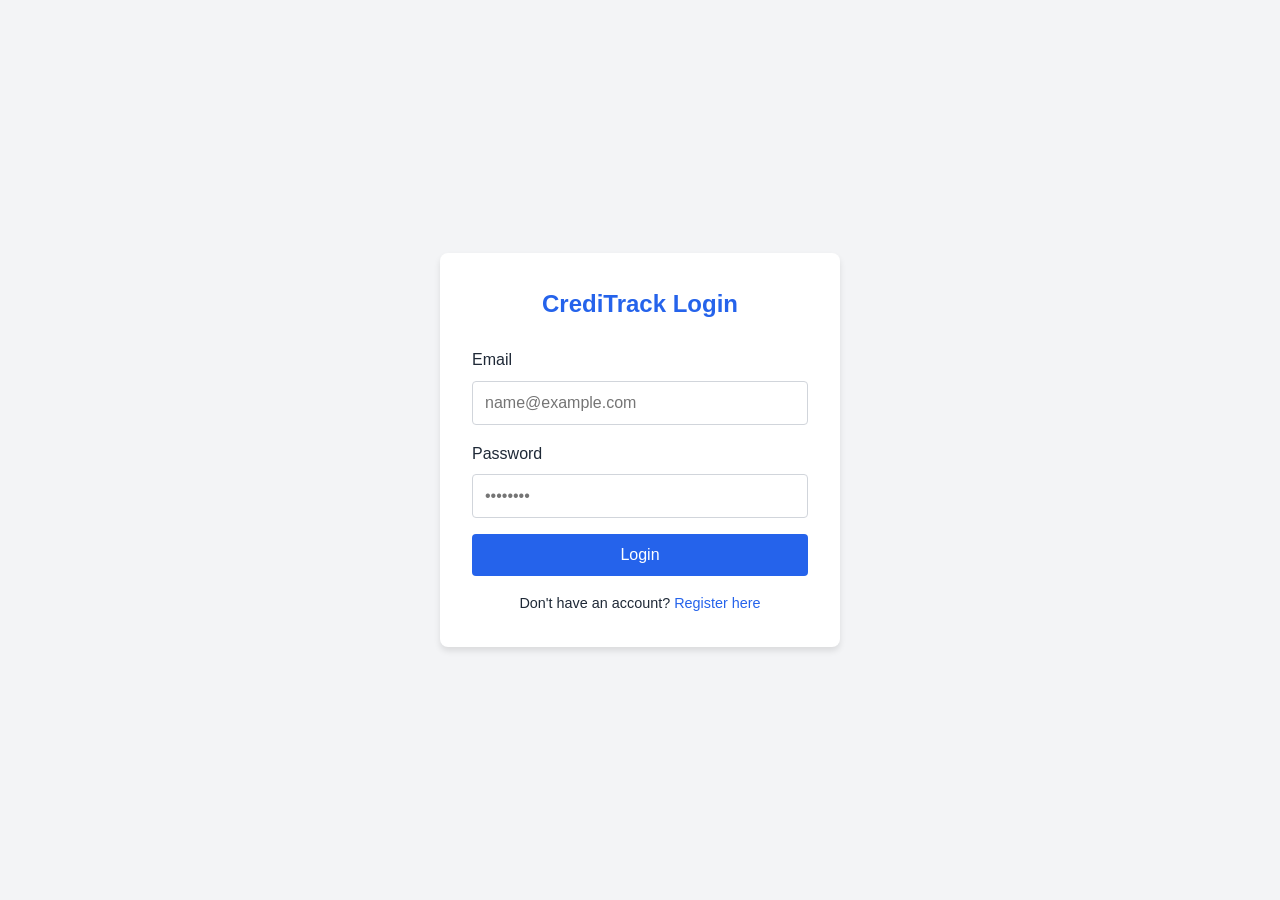
==== frontend/index.html @ 6da70ae5 "feat: add frontend user interface and Spring Security configuration" ====
<!DOCTYPE html>
<html lang="en">
<head>
    <meta charset="UTF-8">
    <meta name="viewport" content="width=device-width, initial-scale=1.0">
    <title>CrediTrack - Login</title>
    <link rel="stylesheet" href="css/style.css">
    <link rel="icon" href="favicon.ico">
</head>
<body>
    <div class="auth-container">
        <!-- Login Box -->
        <div class="auth-box" id="login-box">
            <h2>CrediTrack Login</h2>
            <form id="loginForm">
                <div class="form-group">
                    <label>Email</label>
                    <input type="email" id="loginEmail" placeholder="name@example.com" required>
                </div>
                <div class="form-group">
                    <label>Password</label>
                    <input type="password" id="loginPassword" placeholder="••••••••" required>
                </div>
                <button type="submit" class="btn">Login</button>
            </form>
            <div class="toggle-auth">
                <p>Don't have an account? <a href="#" class="toggle-link">Register here</a></p>
            </div>
        </div>

        <!-- Register Box -->
        <div class="auth-box" id="register-box" style="display: none;">
            <h2>Create Account</h2>
            <form id="registerForm">
                <div class="form-group">
                    <label>Full Name</label>
                    <input type="text" id="regName" placeholder="John Doe" required>
                </div>
                <div class="form-group">
                    <label>Email</label>
                    <input type="email" id="regEmail" placeholder="name@example.com" required>
                </div>
                <div class="form-group">
                    <label>Password</label>
                    <input type="password" id="regPassword" placeholder="••••••••" required>
                </div>
                <button type="submit" class="btn">Register</button>
            </form>
            <div class="toggle-auth">
                <p>Already have an account? <a href="#" class="toggle-link">Login here</a></p>
            </div>
        </div>
    </div>
    <script src="js/app.js"></script>
</body>
</html>
---- frontend/css/style.css ----
:root {
    --primary-color: #2563eb;
    --secondary-color: #1e40af;
    --background-color: #f3f4f6;
    --text-color: #1f2937;
    --white: #ffffff;
    --error: #ef4444;
    --success: #10b981;
}

* {
    box-sizing: border-box;
    margin: 0;
    padding: 0;
    font-family: 'Segoe UI', Tahoma, Geneva, Verdana, sans-serif;
}

body {
    background-color: var(--background-color);
    color: var(--text-color);
    line-height: 1.6;
}

.container {
    max-width: 1200px;
    margin: 0 auto;
    padding: 20px;
}

/* Auth Pages (Index) */
.auth-container {
    display: flex;
    justify-content: center;
    align-items: center;
    min-height: 100vh;
}

.auth-box {
    background: var(--white);
    padding: 2rem;
    border-radius: 8px;
    box-shadow: 0 4px 6px rgba(0, 0, 0, 0.1);
    width: 100%;
    max-width: 400px;
}

.auth-box h2 {
    text-align: center;
    margin-bottom: 1.5rem;
    color: var(--primary-color);
}

.form-group {
    margin-bottom: 1rem;
}

.form-group label {
    display: block;
    margin-bottom: 0.5rem;
    font-weight: 500;
}

.form-group input {
    width: 100%;
    padding: 0.75rem;
    border: 1px solid #d1d5db;
    border-radius: 4px;
    font-size: 1rem;
}

.btn {
    display: inline-block;
    background: var(--primary-color);
    color: var(--white);
    padding: 0.75rem 1.5rem;
    border: none;
    border-radius: 4px;
    cursor: pointer;
    font-size: 1rem;
    width: 100%;
    transition: background 0.2s;
}

.btn:hover {
    background: var(--secondary-color);
}

.btn-secondary {
    background: #6b7280;
    margin-top: 10px;
}

.toggle-auth {
    text-align: center;
    margin-top: 1rem;
    font-size: 0.9rem;
}

.toggle-auth a {
    color: var(--primary-color);
    text-decoration: none;
    cursor: pointer;
}

/* Dashboard */
.dashboard-header {
    display: flex;
    justify-content: space-between;
    align-items: center;
    background: var(--white);
    padding: 1rem 2rem;
    margin-bottom: 2rem;
    box-shadow: 0 2px 4px rgba(0,0,0,0.05);
}

.card-grid {
    display: grid;
    grid-template-columns: repeat(auto-fill, minmax(300px, 1fr));
    gap: 1.5rem;
    margin-bottom: 2rem;
}

.card {
    background: var(--white);
    padding: 1.5rem;
    border-radius: 8px;
    box-shadow: 0 2px 4px rgba(0,0,0,0.05);
}

.card h3 {
    margin-bottom: 1rem;
    border-bottom: 1px solid #e5e7eb;
    padding-bottom: 0.5rem;
}

.status-badge {
    padding: 0.25rem 0.75rem;
    border-radius: 9999px;
    font-size: 0.875rem;
    font-weight: 500;
}

.status-PENDING { background: #fef3c7; color: #d97706; }
.status-APPROVED { background: #d1fae5; color: #059669; }
.status-ACTIVE { background: #dbeafe; color: #1e40af; }
.status-REJECTED { background: #fee2e2; color: #dc2626; }
.status-PAID { background: #d1fae5; color: #059669; }

/* Modal */
.modal {
    display: none;
    position: fixed;
    top: 0;
    left: 0;
    width: 100%;
    height: 100%;
    background: rgba(0,0,0,0.5);
    justify-content: center;
    align-items: center;
}

.modal.active {
    display: flex;
}

.modal-content {
    background: var(--white);
    padding: 2rem;
    border-radius: 8px;
    width: 100%;
    max-width: 500px;
    position: relative;
}

.close-btn {
    position: absolute;
    top: 10px;
    right: 15px;
    font-size: 1.5rem;
    cursor: pointer;
}

/* Tables */
table {
    width: 100%;
    border-collapse: collapse;
    margin-top: 1rem;
}

th, td {
    padding: 0.75rem;
    text-align: left;
    border-bottom: 1px solid #e5e7eb;
}

th {
    background: #f9fafb;
}

.utility-nav {
    display: flex;
    gap: 1rem;
    align-items: center;
}
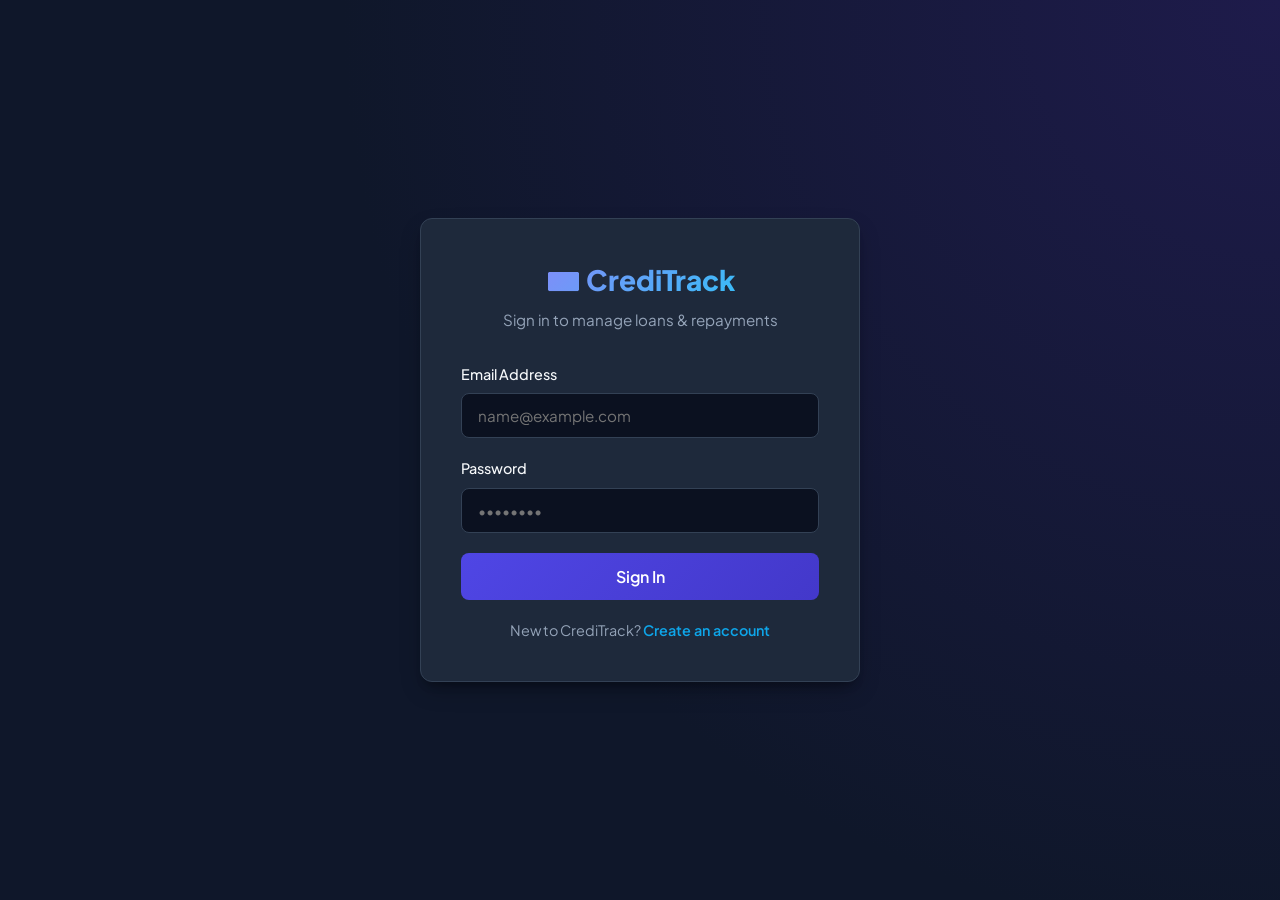
==== commit 37ab5006: "feat: implement loan management backend and frontend interface" ====
--- a/frontend/index.html
+++ b/frontend/index.html
@@ -3,54 +3,76 @@
 <head>
     <meta charset="UTF-8">
     <meta name="viewport" content="width=device-width, initial-scale=1.0">
-    <title>CrediTrack - Login</title>
+    <title>CrediTrack - Digital Loan & Repayment Platform</title>
     <link rel="stylesheet" href="css/style.css">
     <link rel="icon" href="favicon.ico">
 </head>
 <body>
-    <div class="auth-container">
-        <!-- Login Box -->
-        <div class="auth-box" id="login-box">
-            <h2>CrediTrack Login</h2>
-            <form id="loginForm">
-                <div class="form-group">
-                    <label>Email</label>
-                    <input type="email" id="loginEmail" placeholder="name@example.com" required>
+    <div id="toast-container"></div>
+
+    <div class="auth-wrapper">
+        <div class="auth-card">
+            <!-- Login Box -->
+            <div id="login-box">
+                <div class="auth-header">
+                    <div class="brand-logo">💳 CrediTrack</div>
+                    <p>Sign in to manage loans & repayments</p>
                 </div>
-                <div class="form-group">
-                    <label>Password</label>
-                    <input type="password" id="loginPassword" placeholder="••••••••" required>
+
+                <form id="loginForm">
+                    <div class="form-group">
+                        <label for="loginEmail">Email Address</label>
+                        <input type="email" id="loginEmail" placeholder="name@example.com" required autocomplete="email">
+                    </div>
+                    <div class="form-group">
+                        <label for="loginPassword">Password</label>
+                        <input type="password" id="loginPassword" placeholder="••••••••" required autocomplete="current-password">
+                    </div>
+                    <button type="submit" class="btn" id="loginSubmitBtn">Sign In</button>
+                </form>
+
+                <div class="toggle-auth">
+                    <p>New to CrediTrack? <a href="#" class="toggle-link">Create an account</a></p>
                 </div>
-                <button type="submit" class="btn">Login</button>
-            </form>
-            <div class="toggle-auth">
-                <p>Don't have an account? <a href="#" class="toggle-link">Register here</a></p>
             </div>
-        </div>
 
-        <!-- Register Box -->
-        <div class="auth-box" id="register-box" style="display: none;">
-            <h2>Create Account</h2>
-            <form id="registerForm">
-                <div class="form-group">
-                    <label>Full Name</label>
-                    <input type="text" id="regName" placeholder="John Doe" required>
+            <!-- Register Box -->
+            <div id="register-box" style="display: none;">
+                <div class="auth-header">
+                    <div class="brand-logo">💳 CrediTrack</div>
+                    <p>Create your new account</p>
                 </div>
-                <div class="form-group">
-                    <label>Email</label>
-                    <input type="email" id="regEmail" placeholder="name@example.com" required>
+
+                <form id="registerForm">
+                    <div class="form-group">
+                        <label for="regName">Full Name</label>
+                        <input type="text" id="regName" placeholder="e.g. John Doe" required>
+                    </div>
+                    <div class="form-group">
+                        <label for="regEmail">Email Address</label>
+                        <input type="email" id="regEmail" placeholder="name@example.com" required>
+                    </div>
+                    <div class="form-group">
+                        <label for="regPassword">Password</label>
+                        <input type="password" id="regPassword" placeholder="Min 6 characters" required>
+                    </div>
+                    <div class="form-group">
+                        <label for="regRole">Account Type</label>
+                        <select id="regRole">
+                            <option value="CUSTOMER">Customer (Borrower)</option>
+                            <option value="LOAN_OFFICER">Loan Officer (Approver)</option>
+                        </select>
+                    </div>
+                    <button type="submit" class="btn" id="registerSubmitBtn">Create Account</button>
+                </form>
+
+                <div class="toggle-auth">
+                    <p>Already have an account? <a href="#" class="toggle-link">Sign in</a></p>
                 </div>
-                <div class="form-group">
-                    <label>Password</label>
-                    <input type="password" id="regPassword" placeholder="••••••••" required>
-                </div>
-                <button type="submit" class="btn">Register</button>
-            </form>
-            <div class="toggle-auth">
-                <p>Already have an account? <a href="#" class="toggle-link">Login here</a></p>
             </div>
         </div>
     </div>
+
     <script src="js/app.js"></script>
 </body>
 </html>
--- a/frontend/css/style.css
+++ b/frontend/css/style.css
@@ -1,152 +1,437 @@
+@import url('https://fonts.googleapis.com/css2?family=Plus+Jakarta+Sans:wght@400;500;600;700;800&display=swap');
+
 :root {
-    --primary-color: #2563eb;
-    --secondary-color: #1e40af;
-    --background-color: #f3f4f6;
-    --text-color: #1f2937;
-    --white: #ffffff;
-    --error: #ef4444;
+    --primary: #4f46e5;
+    --primary-hover: #4338ca;
+    --primary-light: #eef2ff;
+    --secondary: #0ea5e9;
+    --accent: #8b5cf6;
+    --background: #0f172a;
+    --surface: #1e293b;
+    --surface-border: #334155;
+    --text: #f8fafc;
+    --text-muted: #94a3b8;
     --success: #10b981;
+    --success-bg: rgba(16, 185, 129, 0.15);
+    --warning: #f59e0b;
+    --warning-bg: rgba(245, 158, 11, 0.15);
+    --danger: #ef4444;
+    --danger-bg: rgba(239, 68, 68, 0.15);
+    --info: #3b82f6;
+    --info-bg: rgba(59, 130, 246, 0.15);
+    --radius: 12px;
+    --shadow: 0 10px 25px -5px rgba(0, 0, 0, 0.3), 0 8px 10px -6px rgba(0, 0, 0, 0.3);
 }
 
 * {
     box-sizing: border-box;
     margin: 0;
     padding: 0;
-    font-family: 'Segoe UI', Tahoma, Geneva, Verdana, sans-serif;
+    font-family: 'Plus Jakarta Sans', system-ui, -apple-system, sans-serif;
 }
 
 body {
-    background-color: var(--background-color);
-    color: var(--text-color);
-    line-height: 1.6;
+    background-color: var(--background);
+    color: var(--text);
+    min-height: 100vh;
+    line-height: 1.5;
 }
 
 .container {
     max-width: 1200px;
     margin: 0 auto;
+    padding: 24px;
+}
+
+/* Authentication Page */
+.auth-wrapper {
+    min-height: 100vh;
+    display: flex;
+    align-items: center;
+    justify-content: center;
     padding: 20px;
-}
-
-/* Auth Pages (Index) */
-.auth-container {
-    display: flex;
-    justify-content: center;
-    align-items: center;
-    min-height: 100vh;
-}
-
-.auth-box {
-    background: var(--white);
-    padding: 2rem;
-    border-radius: 8px;
-    box-shadow: 0 4px 6px rgba(0, 0, 0, 0.1);
-    width: 100%;
-    max-width: 400px;
-}
-
-.auth-box h2 {
+    background: radial-gradient(circle at top right, #1e1b4b 0%, #0f172a 60%);
+}
+
+.auth-card {
+    background: var(--surface);
+    border: 1px solid var(--surface-border);
+    border-radius: var(--radius);
+    box-shadow: var(--shadow);
+    padding: 2.5rem;
+    width: 100%;
+    max-width: 440px;
+}
+
+.auth-header {
     text-align: center;
-    margin-bottom: 1.5rem;
-    color: var(--primary-color);
+    margin-bottom: 2rem;
+}
+
+.brand-logo {
+    display: inline-flex;
+    align-items: center;
+    gap: 10px;
+    font-size: 1.75rem;
+    font-weight: 800;
+    color: var(--text);
+    background: linear-gradient(135deg, #818cf8 0%, #38bdf8 100%);
+    -webkit-background-clip: text;
+    -webkit-text-fill-color: transparent;
+    margin-bottom: 0.5rem;
+}
+
+.auth-header p {
+    color: var(--text-muted);
+    font-size: 0.95rem;
 }
 
 .form-group {
-    margin-bottom: 1rem;
+    margin-bottom: 1.25rem;
 }
 
 .form-group label {
     display: block;
     margin-bottom: 0.5rem;
     font-weight: 500;
-}
-
-.form-group input {
-    width: 100%;
-    padding: 0.75rem;
-    border: 1px solid #d1d5db;
-    border-radius: 4px;
+    font-size: 0.9rem;
+    color: var(--text);
+}
+
+.form-group input,
+.form-group select {
+    width: 100%;
+    padding: 0.75rem 1rem;
+    background-color: #0b1120;
+    border: 1px solid var(--surface-border);
+    border-radius: 8px;
+    color: var(--text);
+    font-size: 0.95rem;
+    transition: all 0.2s;
+    outline: none;
+}
+
+.form-group input:focus,
+.form-group select:focus {
+    border-color: var(--primary);
+    box-shadow: 0 0 0 3px rgba(79, 70, 229, 0.25);
+}
+
+.btn {
+    display: inline-flex;
+    align-items: center;
+    justify-content: center;
+    gap: 8px;
+    width: 100%;
+    padding: 0.8rem 1.5rem;
+    background: linear-gradient(135deg, var(--primary) 0%, var(--primary-hover) 100%);
+    color: #ffffff;
+    border: none;
+    border-radius: 8px;
+    font-weight: 600;
     font-size: 1rem;
-}
-
-.btn {
-    display: inline-block;
-    background: var(--primary-color);
-    color: var(--white);
-    padding: 0.75rem 1.5rem;
-    border: none;
+    cursor: pointer;
+    transition: transform 0.15s ease, box-shadow 0.15s ease, opacity 0.2s;
+}
+
+.btn:hover {
+    transform: translateY(-1px);
+    box-shadow: 0 4px 12px rgba(79, 70, 229, 0.35);
+}
+
+.btn:active {
+    transform: translateY(0);
+}
+
+.btn-secondary {
+    background: #334155;
+    color: var(--text);
+}
+
+.btn-secondary:hover {
+    background: #475569;
+    box-shadow: none;
+}
+
+.btn-success {
+    background: linear-gradient(135deg, #059669 0%, #10b981 100%);
+}
+
+.btn-danger {
+    background: linear-gradient(135deg, #dc2626 0%, #ef4444 100%);
+}
+
+.btn-sm {
+    padding: 0.4rem 0.8rem;
+    font-size: 0.85rem;
+    width: auto;
+    border-radius: 6px;
+}
+
+.demo-credentials {
+    margin-top: 1.5rem;
+    padding: 1rem;
+    background: rgba(15, 23, 42, 0.6);
+    border: 1px dashed var(--surface-border);
+    border-radius: 8px;
+    font-size: 0.825rem;
+}
+
+.demo-credentials h4 {
+    color: var(--secondary);
+    margin-bottom: 0.5rem;
+    font-size: 0.85rem;
+}
+
+.demo-credentials ul {
+    list-style: none;
+    display: flex;
+    flex-direction: column;
+    gap: 4px;
+    color: var(--text-muted);
+}
+
+.demo-credentials code {
+    color: #e2e8f0;
+    background: #1e293b;
+    padding: 2px 5px;
     border-radius: 4px;
     cursor: pointer;
-    font-size: 1rem;
-    width: 100%;
-    transition: background 0.2s;
-}
-
-.btn:hover {
-    background: var(--secondary-color);
-}
-
-.btn-secondary {
-    background: #6b7280;
-    margin-top: 10px;
 }
 
 .toggle-auth {
     text-align: center;
-    margin-top: 1rem;
+    margin-top: 1.25rem;
     font-size: 0.9rem;
+    color: var(--text-muted);
 }
 
 .toggle-auth a {
-    color: var(--primary-color);
+    color: var(--secondary);
     text-decoration: none;
+    font-weight: 600;
     cursor: pointer;
 }
 
-/* Dashboard */
+/* Dashboard Layout */
 .dashboard-header {
+    background: var(--surface);
+    border-bottom: 1px solid var(--surface-border);
+    padding: 1rem 2rem;
     display: flex;
     justify-content: space-between;
     align-items: center;
-    background: var(--white);
-    padding: 1rem 2rem;
+    position: sticky;
+    top: 0;
+    z-index: 10;
+}
+
+.user-badge {
+    display: inline-flex;
+    align-items: center;
+    gap: 12px;
+}
+
+.role-pill {
+    padding: 0.25rem 0.65rem;
+    border-radius: 9999px;
+    font-size: 0.75rem;
+    font-weight: 700;
+    letter-spacing: 0.5px;
+    text-transform: uppercase;
+}
+
+.role-CUSTOMER { background: rgba(14, 165, 233, 0.2); color: #38bdf8; border: 1px solid rgba(56, 189, 248, 0.4); }
+.role-LOAN_OFFICER { background: rgba(139, 92, 246, 0.2); color: #a78bfa; border: 1px solid rgba(167, 139, 250, 0.4); }
+.role-ADMIN { background: rgba(245, 158, 11, 0.2); color: #fbbf24; border: 1px solid rgba(251, 191, 36, 0.4); }
+
+/* KPI Metrics */
+.metrics-grid {
+    display: grid;
+    grid-template-columns: repeat(auto-fit, minmax(220px, 1fr));
+    gap: 1.25rem;
     margin-bottom: 2rem;
-    box-shadow: 0 2px 4px rgba(0,0,0,0.05);
-}
-
+}
+
+.metric-card {
+    background: var(--surface);
+    border: 1px solid var(--surface-border);
+    border-radius: var(--radius);
+    padding: 1.5rem;
+    display: flex;
+    flex-direction: column;
+    gap: 0.5rem;
+}
+
+.metric-title {
+    font-size: 0.875rem;
+    color: var(--text-muted);
+    font-weight: 500;
+}
+
+.metric-value {
+    font-size: 1.75rem;
+    font-weight: 800;
+    color: var(--text);
+}
+
+/* Calculator Section */
+.calc-card {
+    background: linear-gradient(145deg, #1e293b 0%, #172033 100%);
+    border: 1px solid var(--surface-border);
+    border-radius: var(--radius);
+    padding: 1.75rem;
+    margin-bottom: 2rem;
+}
+
+.calc-header {
+    display: flex;
+    justify-content: space-between;
+    align-items: center;
+    margin-bottom: 1.5rem;
+}
+
+.calc-grid {
+    display: grid;
+    grid-template-columns: 1fr 1fr;
+    gap: 2rem;
+}
+
+@media (max-width: 768px) {
+    .calc-grid { grid-template-columns: 1fr; }
+}
+
+.slider-group {
+    margin-bottom: 1.25rem;
+}
+
+.slider-header {
+    display: flex;
+    justify-content: space-between;
+    margin-bottom: 0.5rem;
+    font-size: 0.9rem;
+}
+
+.slider-val {
+    font-weight: 700;
+    color: var(--secondary);
+}
+
+input[type="range"] {
+    width: 100%;
+    accent-color: var(--primary);
+    cursor: pointer;
+}
+
+.calc-result-box {
+    background: #0b1120;
+    border: 1px solid var(--surface-border);
+    border-radius: var(--radius);
+    padding: 1.5rem;
+    display: flex;
+    flex-direction: column;
+    justify-content: space-between;
+}
+
+.calc-summary-row {
+    display: flex;
+    justify-content: space-between;
+    padding: 0.5rem 0;
+    border-bottom: 1px solid #1e293b;
+    font-size: 0.9rem;
+}
+
+.calc-emi-highlight {
+    text-align: center;
+    padding: 1rem 0;
+}
+
+.calc-emi-amount {
+    font-size: 2.25rem;
+    font-weight: 800;
+    color: #38bdf8;
+}
+
+/* Cards & Tables */
 .card-grid {
     display: grid;
-    grid-template-columns: repeat(auto-fill, minmax(300px, 1fr));
+    grid-template-columns: repeat(auto-fill, minmax(320px, 1fr));
     gap: 1.5rem;
-    margin-bottom: 2rem;
+    margin-top: 1rem;
 }
 
 .card {
-    background: var(--white);
+    background: var(--surface);
+    border: 1px solid var(--surface-border);
+    border-radius: var(--radius);
     padding: 1.5rem;
-    border-radius: 8px;
-    box-shadow: 0 2px 4px rgba(0,0,0,0.05);
-}
-
-.card h3 {
-    margin-bottom: 1rem;
-    border-bottom: 1px solid #e5e7eb;
-    padding-bottom: 0.5rem;
+    display: flex;
+    flex-direction: column;
+    gap: 0.75rem;
+    box-shadow: 0 4px 6px rgba(0,0,0,0.1);
+}
+
+.card-top {
+    display: flex;
+    justify-content: space-between;
+    align-items: center;
+    border-bottom: 1px solid var(--surface-border);
+    padding-bottom: 0.75rem;
+}
+
+.card-amount {
+    font-size: 1.5rem;
+    font-weight: 800;
 }
 
 .status-badge {
-    padding: 0.25rem 0.75rem;
+    padding: 0.3rem 0.8rem;
     border-radius: 9999px;
-    font-size: 0.875rem;
-    font-weight: 500;
-}
-
-.status-PENDING { background: #fef3c7; color: #d97706; }
-.status-APPROVED { background: #d1fae5; color: #059669; }
-.status-ACTIVE { background: #dbeafe; color: #1e40af; }
-.status-REJECTED { background: #fee2e2; color: #dc2626; }
-.status-PAID { background: #d1fae5; color: #059669; }
-
-/* Modal */
+    font-size: 0.75rem;
+    font-weight: 700;
+    text-transform: uppercase;
+}
+
+.status-PENDING { background: var(--warning-bg); color: var(--warning); border: 1px solid rgba(245, 158, 11, 0.3); }
+.status-APPROVED { background: var(--info-bg); color: var(--info); border: 1px solid rgba(59, 130, 246, 0.3); }
+.status-ACTIVE { background: var(--success-bg); color: var(--success); border: 1px solid rgba(16, 185, 129, 0.3); }
+.status-REJECTED { background: var(--danger-bg); color: var(--danger); border: 1px solid rgba(239, 68, 68, 0.3); }
+.status-CLOSED { background: rgba(148, 163, 184, 0.15); color: #cbd5e1; border: 1px solid rgba(148, 163, 184, 0.3); }
+.status-PAID { background: var(--success-bg); color: var(--success); border: 1px solid rgba(16, 185, 129, 0.3); }
+
+/* Table View */
+.table-container {
+    background: var(--surface);
+    border: 1px solid var(--surface-border);
+    border-radius: var(--radius);
+    overflow: hidden;
+    margin-top: 1rem;
+}
+
+table {
+    width: 100%;
+    border-collapse: collapse;
+}
+
+th, td {
+    padding: 1rem;
+    text-align: left;
+    border-bottom: 1px solid var(--surface-border);
+}
+
+th {
+    background: #0b1120;
+    color: var(--text-muted);
+    font-size: 0.85rem;
+    font-weight: 600;
+    text-transform: uppercase;
+}
+
+td {
+    font-size: 0.95rem;
+}
+
+/* Modals */
 .modal {
     display: none;
     position: fixed;
@@ -154,9 +439,12 @@
     left: 0;
     width: 100%;
     height: 100%;
-    background: rgba(0,0,0,0.5);
+    background: rgba(0, 0, 0, 0.7);
+    backdrop-filter: blur(4px);
     justify-content: center;
     align-items: center;
+    z-index: 100;
+    padding: 20px;
 }
 
 .modal.active {
@@ -164,41 +452,58 @@
 }
 
 .modal-content {
-    background: var(--white);
+    background: var(--surface);
+    border: 1px solid var(--surface-border);
+    border-radius: var(--radius);
     padding: 2rem;
-    border-radius: 8px;
-    width: 100%;
-    max-width: 500px;
+    width: 100%;
+    max-width: 550px;
     position: relative;
+    box-shadow: var(--shadow);
 }
 
 .close-btn {
     position: absolute;
-    top: 10px;
-    right: 15px;
+    top: 16px;
+    right: 20px;
     font-size: 1.5rem;
+    color: var(--text-muted);
     cursor: pointer;
-}
-
-/* Tables */
-table {
-    width: 100%;
-    border-collapse: collapse;
-    margin-top: 1rem;
-}
-
-th, td {
-    padding: 0.75rem;
-    text-align: left;
-    border-bottom: 1px solid #e5e7eb;
-}
-
-th {
-    background: #f9fafb;
-}
-
-.utility-nav {
-    display: flex;
-    gap: 1rem;
-    align-items: center;
-}
+    background: none;
+    border: none;
+}
+
+.close-btn:hover {
+    color: var(--text);
+}
+
+/* Toast Notifications */
+#toast-container {
+    position: fixed;
+    top: 20px;
+    right: 20px;
+    z-index: 9999;
+    display: flex;
+    flex-direction: column;
+    gap: 10px;
+}
+
+.toast {
+    min-width: 280px;
+    padding: 14px 18px;
+    border-radius: 8px;
+    font-size: 0.9rem;
+    font-weight: 500;
+    color: #ffffff;
+    box-shadow: var(--shadow);
+    animation: slideIn 0.3s ease forwards;
+}
+
+.toast-success { background: #059669; }
+.toast-error { background: #dc2626; }
+.toast-info { background: #2563eb; }
+
+@keyframes slideIn {
+    from { transform: translateX(100%); opacity: 0; }
+    to { transform: translateX(0); opacity: 1; }
+}
